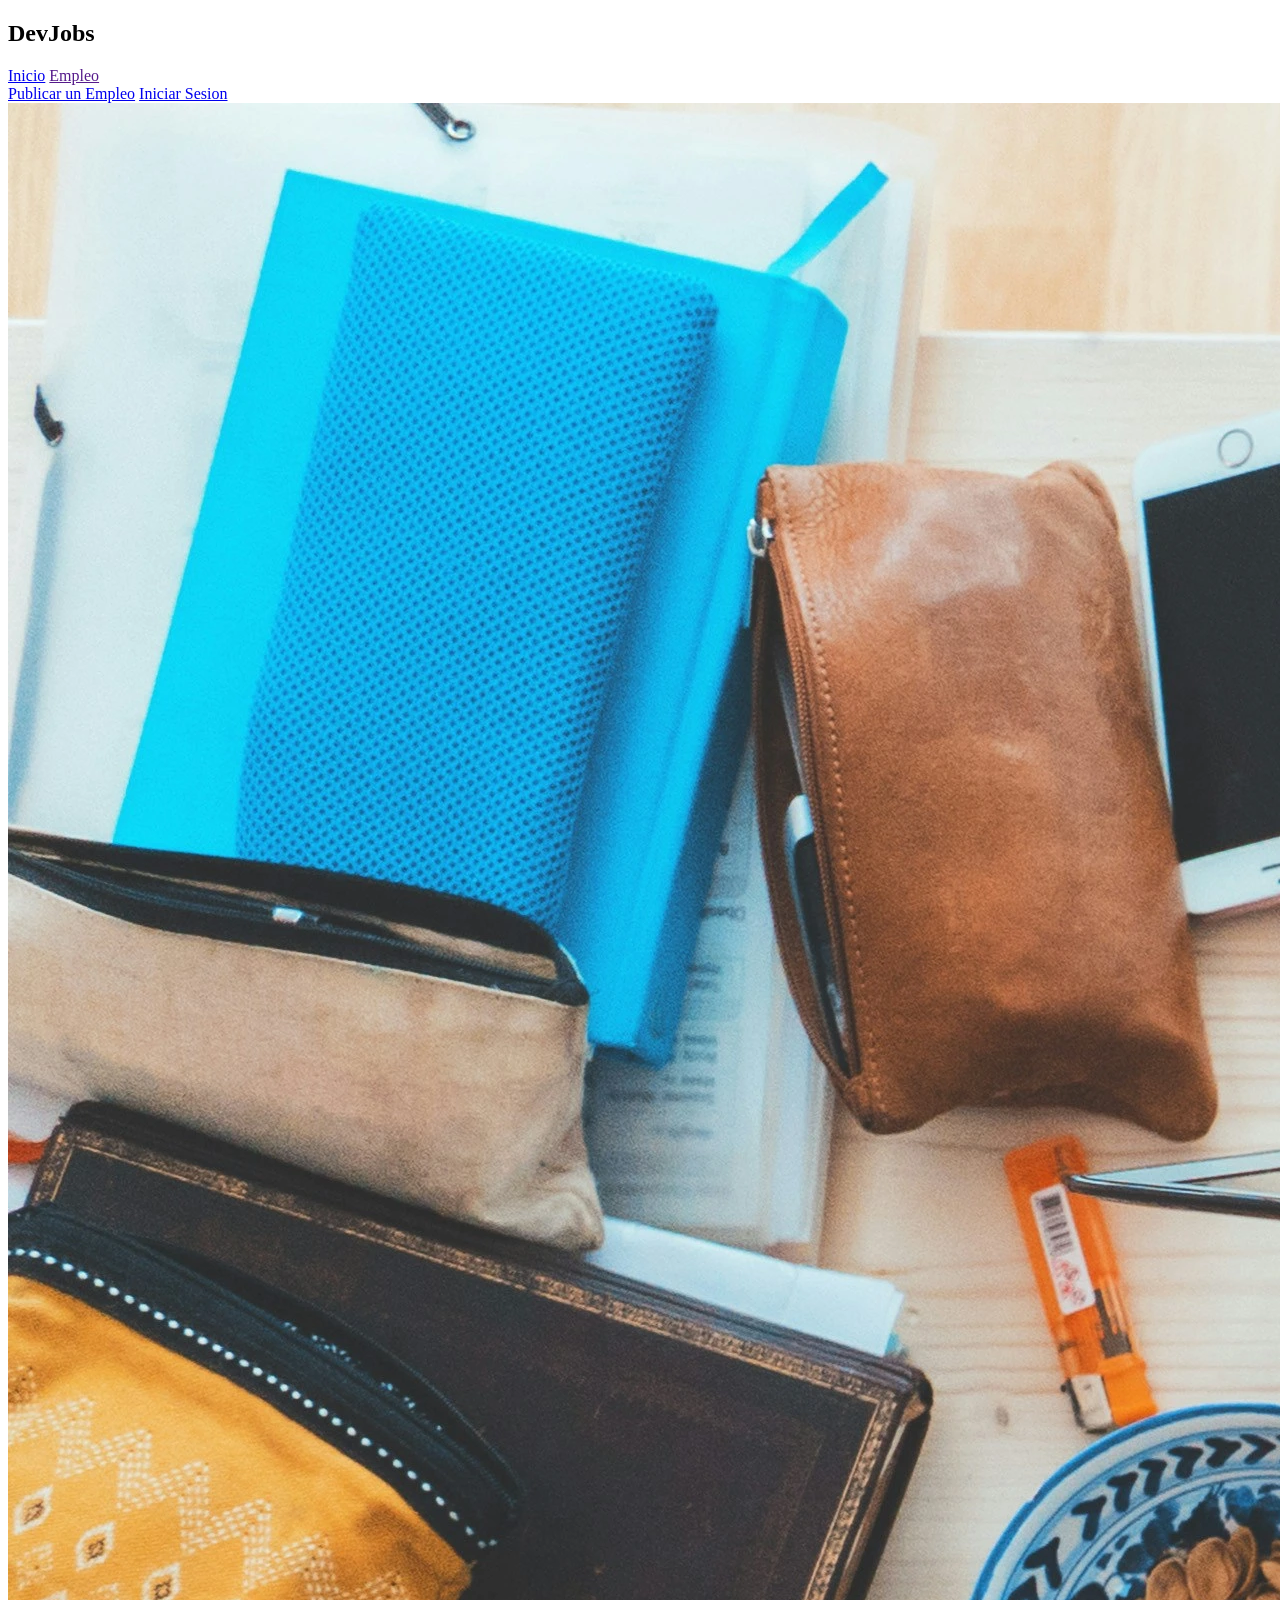
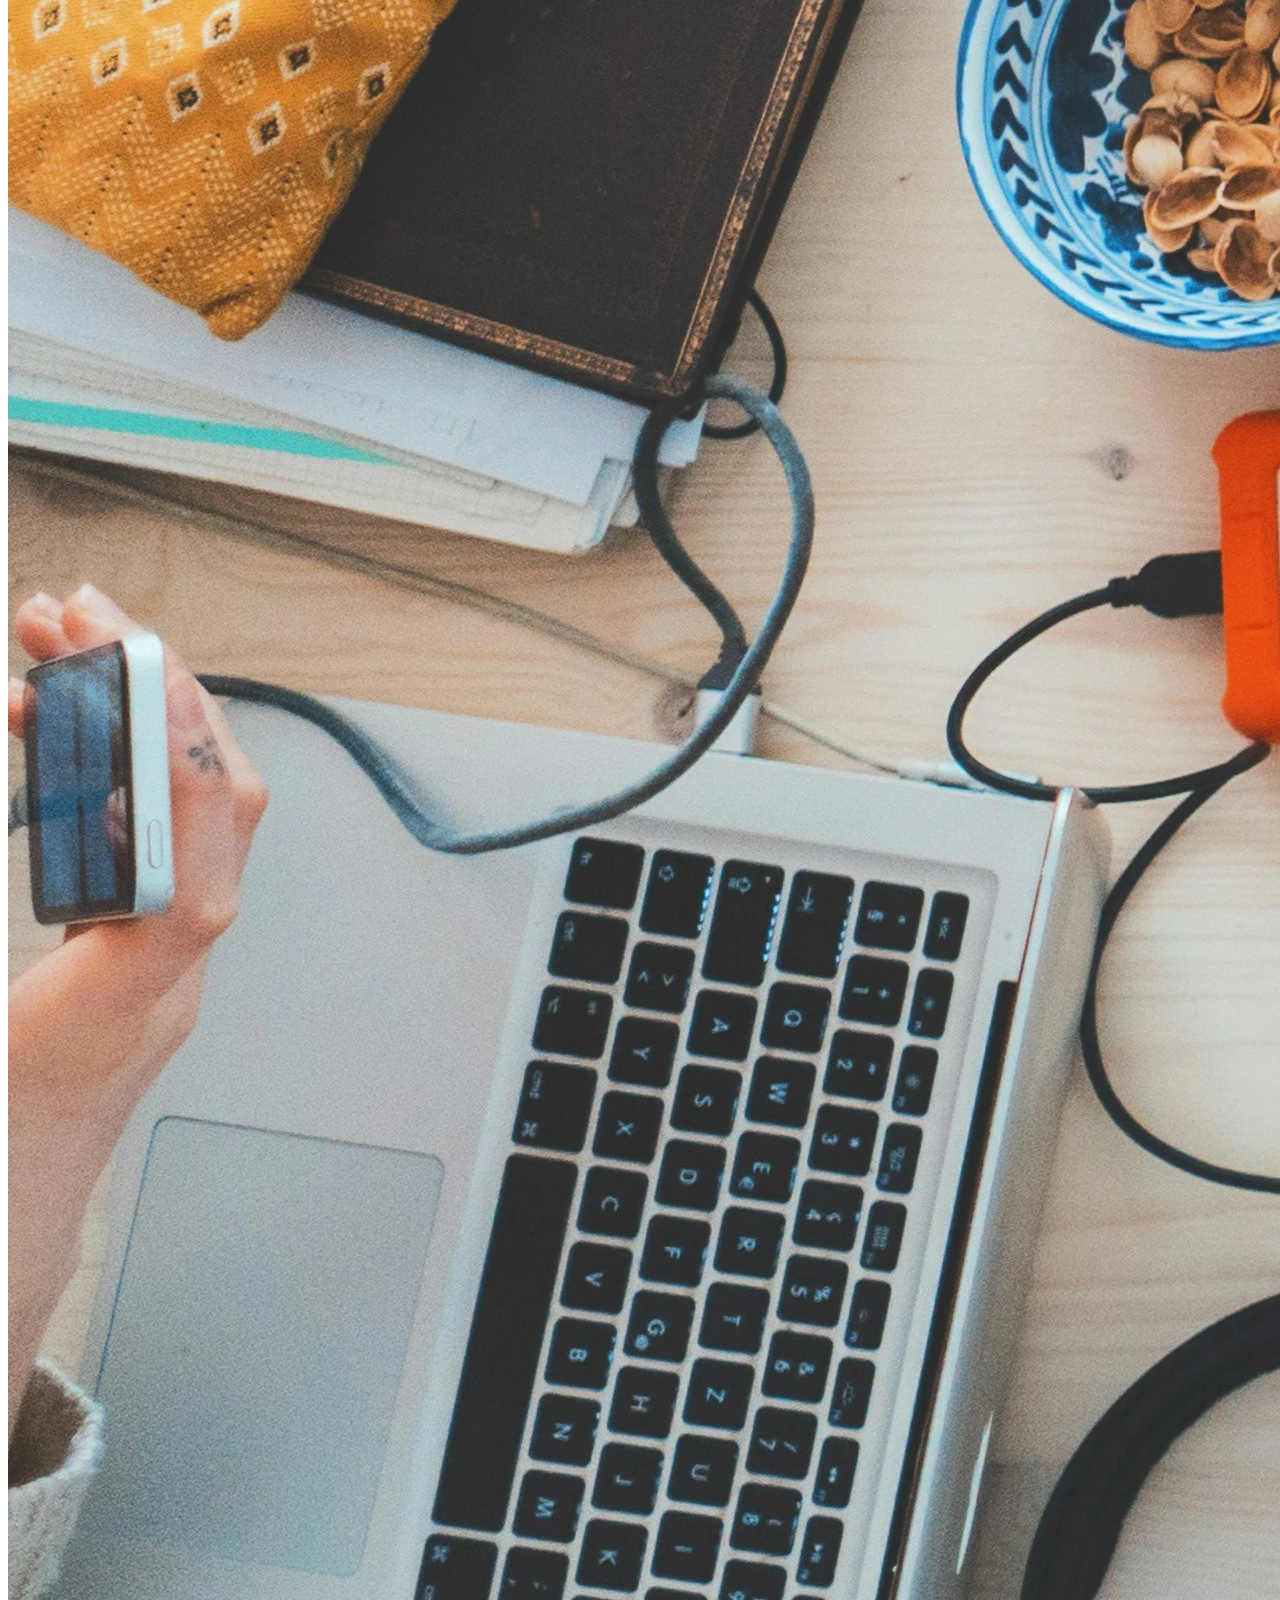
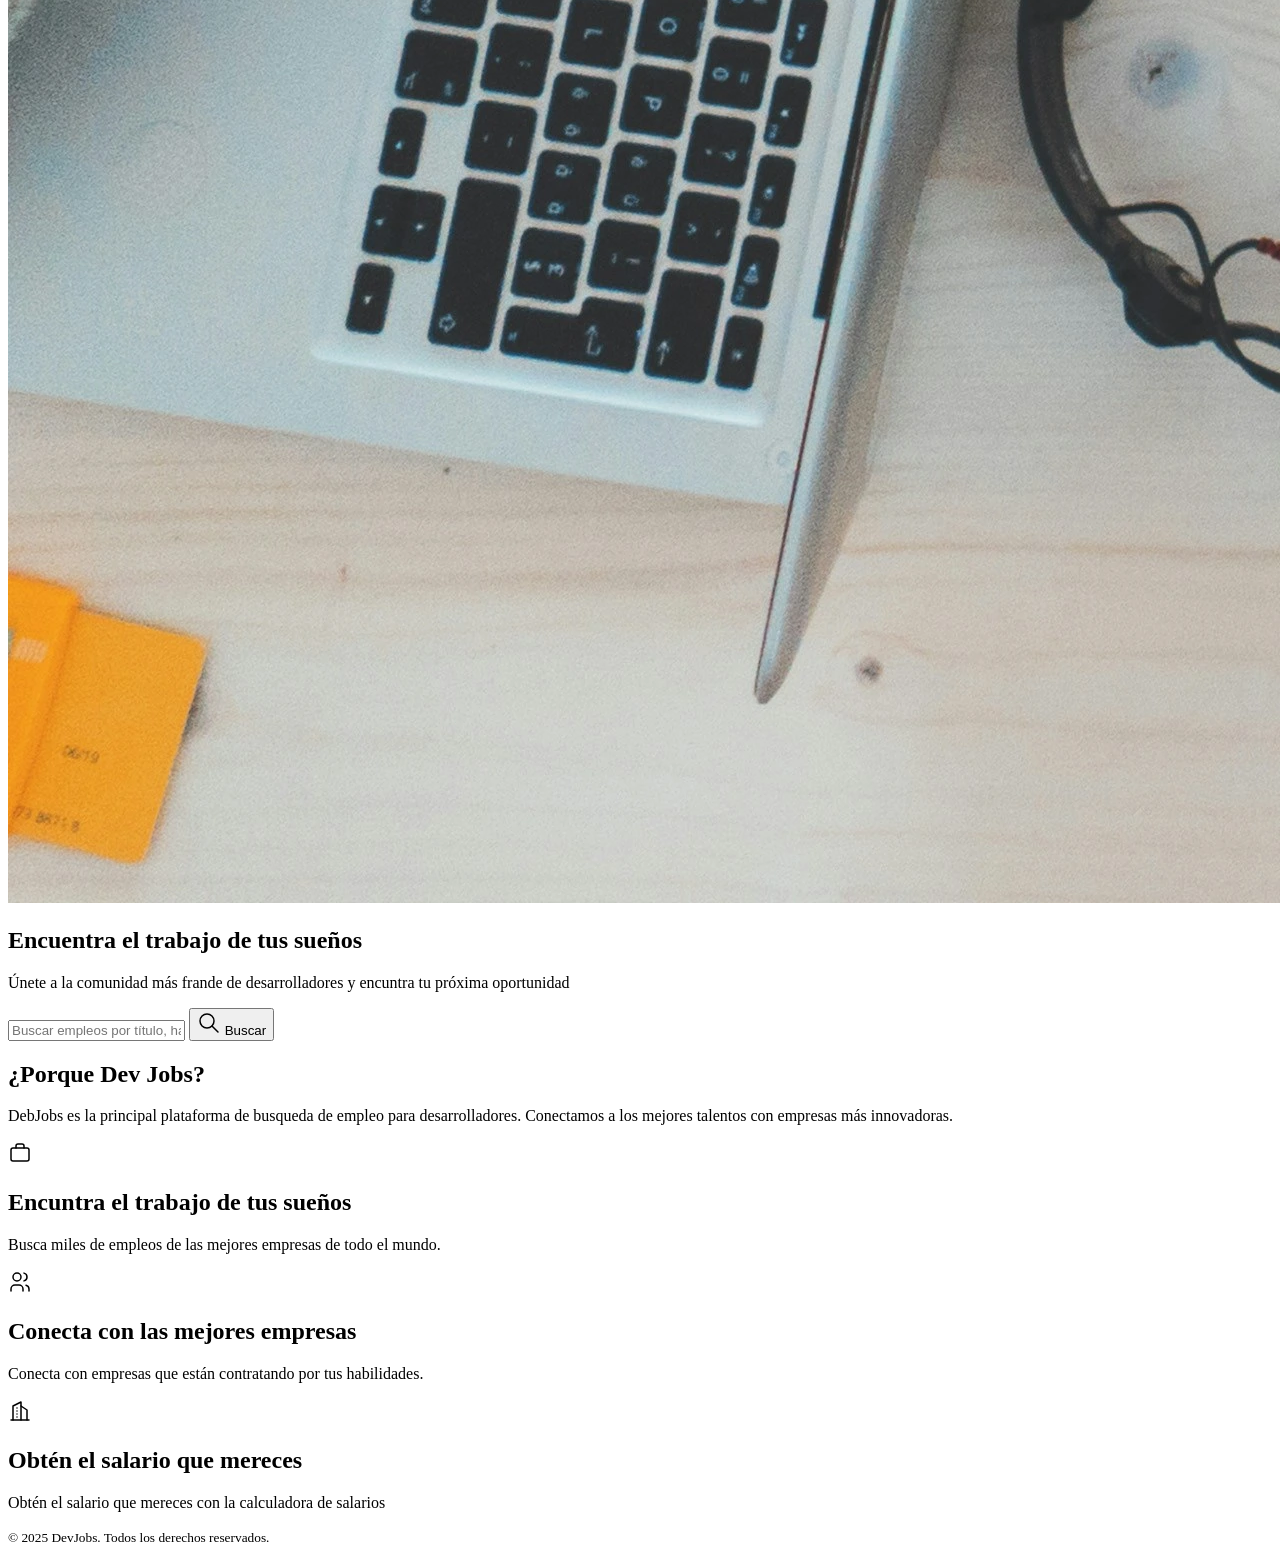
==== index.html @ 4f7e7455 "Html semantico" ====
<!DOCTYPE html>

<!DOCTYPE html>
<html lang="es">
<head>
    <meta charset="UTF-8">
    <meta name="viewport" content="width=device-width, initial-scale=1.0">
    <title>Bootcamp Midudev</title>
    <meta name="description" content="Bootcamp de Midu Dev para armar un portfolio mas completo">
</head>
<body>
    <header>
        <h2>DevJobs</h2>
        <nav>
            <a href="/">Inicio</a>
            <a href="">Empleo</a>
        </nav>
        <div>
            <a href="http://">Publicar un Empleo</a>
            <a href="http://">Iniciar Sesion</a>
        </div>
    </header>
    <main>
        <section>
            <img src="./images/banner.webp" alt="hero-image"/>
            <h1>Encuentra el trabajo de tus sueños</h1>
            <p>Únete a la comunidad más frande de desarrolladores y encuntra tu próxima oportunidad</p>
            <form role="search">
                <input type="text" placeholder="Buscar empleos por título, habilidad o empresa"></input>
            
                <button type="submit">
                     <svg xmlns="http://www.w3.org/2000/svg" width="24" height="24" viewBox="0 0 24 24" fill="none" stroke="currentColor" stroke-width="1.5" stroke-linecap="round" stroke-linejoin="round" class="icon icon-tabler icons-tabler-outline icon-tabler-search"><path stroke="none" d="M0 0h24v24H0z" fill="none"/><path d="M10 10m-7 0a7 7 0 1 0 14 0a7 7 0 1 0 -14 0" /><path d="M21 21l-6 -6" /></svg>
                Buscar</button>
            </form>

        </section>

        <section>
            <header><h2>¿Porque Dev Jobs?</h2></header>
            <p>DebJobs es la principal plataforma de busqueda de empleo para desarrolladores. Conectamos  a los mejores talentos con empresas más innovadoras.</p>
            <footer>
                <article>
                    <svg xmlns="http://www.w3.org/2000/svg" width="24" height="24" viewBox="0 0 24 24" fill="none" stroke="currentColor" stroke-width="1.5" stroke-linecap="round" stroke-linejoin="round" class="icon icon-tabler icons-tabler-outline icon-tabler-briefcase-2"><path stroke="none" d="M0 0h24v24H0z" fill="none"/><path d="M3 9a2 2 0 0 1 2 -2h14a2 2 0 0 1 2 2v9a2 2 0 0 1 -2 2h-14a2 2 0 0 1 -2 -2v-9z" /><path d="M8 7v-2a2 2 0 0 1 2 -2h4a2 2 0 0 1 2 2v2" /></svg>
                    <h2>Encuntra el trabajo de tus sueños</h2>
                    <p>Busca miles de empleos de las mejores empresas de todo el mundo.</p>
                </article>
                 <article>
                    <svg xmlns="http://www.w3.org/2000/svg" width="24" height="24" viewBox="0 0 24 24" fill="none" stroke="currentColor" stroke-width="1.5" stroke-linecap="round" stroke-linejoin="round" class="icon icon-tabler icons-tabler-outline icon-tabler-users"><path stroke="none" d="M0 0h24v24H0z" fill="none"/><path d="M9 7m-4 0a4 4 0 1 0 8 0a4 4 0 1 0 -8 0" /><path d="M3 21v-2a4 4 0 0 1 4 -4h4a4 4 0 0 1 4 4v2" /><path d="M16 3.13a4 4 0 0 1 0 7.75" /><path d="M21 21v-2a4 4 0 0 0 -3 -3.85" /></svg>
                    <h2>Conecta con las mejores empresas</h2>
                    <p>Conecta con empresas que están contratando por tus habilidades.</p>
                </article>
                <article>
                    <svg xmlns="http://www.w3.org/2000/svg" width="24" height="24" viewBox="0 0 24 24" fill="none" stroke="currentColor" stroke-width="1.5" stroke-linecap="round" stroke-linejoin="round" class="icon icon-tabler icons-tabler-outline icon-tabler-building-skyscraper"><path stroke="none" d="M0 0h24v24H0z" fill="none"/><path d="M3 21l18 0" /><path d="M5 21v-14l8 -4v18" /><path d="M19 21v-10l-6 -4" /><path d="M9 9l0 .01" /><path d="M9 12l0 .01" /><path d="M9 15l0 .01" /><path d="M9 18l0 .01" /></svg>
                    <h2>Obtén el salario que mereces</h2>
                    <p>Obtén el salario que mereces con la calculadora de salarios</p>
                </article>
            </footer>
        </section>
    </main>
    <footer>
        <small>&copy; 2025 DevJobs. Todos los derechos reservados.</small>
    </footer>
</body>
</html>
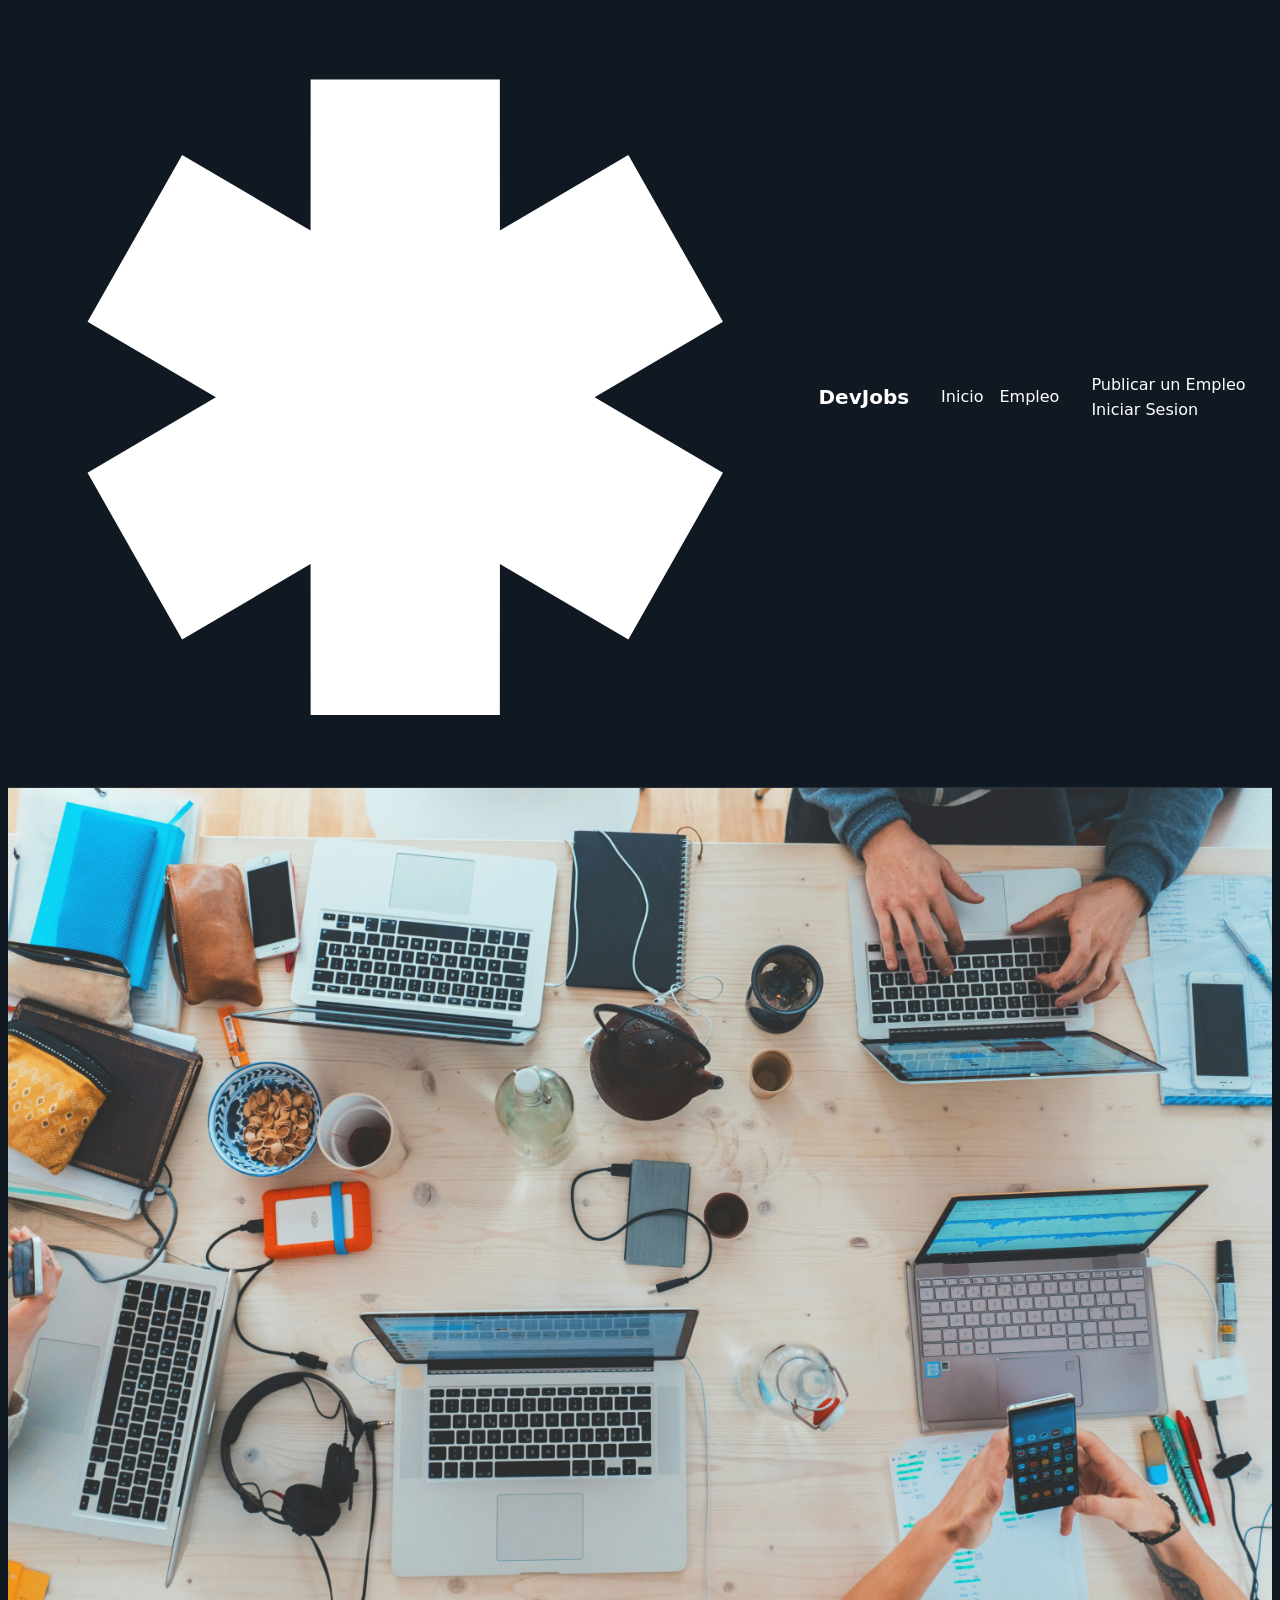
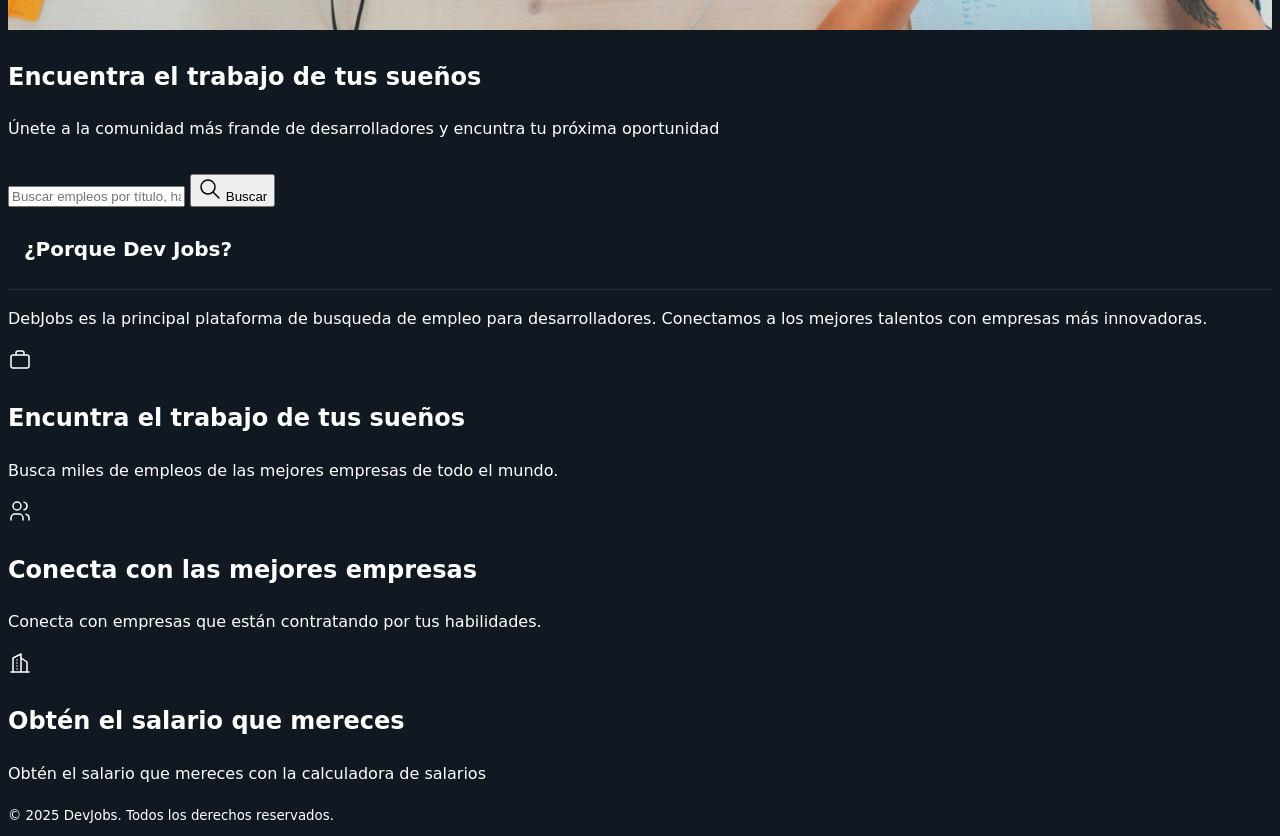
==== commit e824acd8: "parte1 -css/html" ====
--- a/index.html
+++ b/index.html
@@ -7,9 +7,17 @@
     <meta name="viewport" content="width=device-width, initial-scale=1.0">
     <title>Bootcamp Midudev</title>
     <meta name="description" content="Bootcamp de Midu Dev para armar un portfolio mas completo">
+    <meta name="robots" content="index, follow">
+    <meta name="theme-color" content="#000">
+    <link rel="icon" type="image/jpg" href="./images/faticon.jpg">
+    <link rel="stylesheet" href="./css/styles.css">
+    
 </head>
 <body>
     <header>
+        <svg class="h-6 w-6 text-primary" fill="none" viewBox="0 0 48 48" xmlns="http://www.w3.org/2000/svg">
+            <path clip-rule="evenodd" d="M12.0799 24L4 19.2479L9.95537 8.75216L18.04 13.4961L18.0446 4H29.9554L29.96 13.4961L38.0446 8.75216L44 19.2479L35.92 24L44 28.7521L38.0446 39.2479L29.96 34.5039L29.9554 44H18.0446L18.04 34.5039L9.95537 39.2479L4 28.7521L12.0799 24Z" fill="currentColor" fill-rule="evenodd"></path>
+        </svg>
         <h2>DevJobs</h2>
         <nav>
             <a href="/">Inicio</a>
@@ -22,7 +30,7 @@
     </header>
     <main>
         <section>
-            <img src="./images/banner.webp" alt="hero-image"/>
+            <img src="./images/banner.webp" alt="hero-image" class="hero-image" loading="lazy"/>
             <h1>Encuentra el trabajo de tus sueños</h1>
             <p>Únete a la comunidad más frande de desarrolladores y encuntra tu próxima oportunidad</p>
             <form role="search">
@@ -39,17 +47,17 @@
             <header><h2>¿Porque Dev Jobs?</h2></header>
             <p>DebJobs es la principal plataforma de busqueda de empleo para desarrolladores. Conectamos  a los mejores talentos con empresas más innovadoras.</p>
             <footer>
-                <article>
+                <article class="article">
                     <svg xmlns="http://www.w3.org/2000/svg" width="24" height="24" viewBox="0 0 24 24" fill="none" stroke="currentColor" stroke-width="1.5" stroke-linecap="round" stroke-linejoin="round" class="icon icon-tabler icons-tabler-outline icon-tabler-briefcase-2"><path stroke="none" d="M0 0h24v24H0z" fill="none"/><path d="M3 9a2 2 0 0 1 2 -2h14a2 2 0 0 1 2 2v9a2 2 0 0 1 -2 2h-14a2 2 0 0 1 -2 -2v-9z" /><path d="M8 7v-2a2 2 0 0 1 2 -2h4a2 2 0 0 1 2 2v2" /></svg>
                     <h2>Encuntra el trabajo de tus sueños</h2>
                     <p>Busca miles de empleos de las mejores empresas de todo el mundo.</p>
                 </article>
-                 <article>
+                 <article class="article">
                     <svg xmlns="http://www.w3.org/2000/svg" width="24" height="24" viewBox="0 0 24 24" fill="none" stroke="currentColor" stroke-width="1.5" stroke-linecap="round" stroke-linejoin="round" class="icon icon-tabler icons-tabler-outline icon-tabler-users"><path stroke="none" d="M0 0h24v24H0z" fill="none"/><path d="M9 7m-4 0a4 4 0 1 0 8 0a4 4 0 1 0 -8 0" /><path d="M3 21v-2a4 4 0 0 1 4 -4h4a4 4 0 0 1 4 4v2" /><path d="M16 3.13a4 4 0 0 1 0 7.75" /><path d="M21 21v-2a4 4 0 0 0 -3 -3.85" /></svg>
                     <h2>Conecta con las mejores empresas</h2>
                     <p>Conecta con empresas que están contratando por tus habilidades.</p>
                 </article>
-                <article>
+                <article class="article">
                     <svg xmlns="http://www.w3.org/2000/svg" width="24" height="24" viewBox="0 0 24 24" fill="none" stroke="currentColor" stroke-width="1.5" stroke-linecap="round" stroke-linejoin="round" class="icon icon-tabler icons-tabler-outline icon-tabler-building-skyscraper"><path stroke="none" d="M0 0h24v24H0z" fill="none"/><path d="M3 21l18 0" /><path d="M5 21v-14l8 -4v18" /><path d="M19 21v-10l-6 -4" /><path d="M9 9l0 .01" /><path d="M9 12l0 .01" /><path d="M9 15l0 .01" /><path d="M9 18l0 .01" /></svg>
                     <h2>Obtén el salario que mereces</h2>
                     <p>Obtén el salario que mereces con la calculadora de salarios</p>
--- a/css/styles.css
+++ b/css/styles.css
@@ -0,0 +1,66 @@
+:root{
+    
+    --primary: #1173d4;
+    --primary-dark: #0a3d66;
+    --primary-hover: #0d5ba8;
+    --primary-light: #09f;
+    --background: #fff;
+    --background-light: #f6f7f8;
+    --background-dark: #101922;
+    --text-primary: #fff;
+    --text-secondary: #cdb5e1;
+    --text-muted: #94a3b8;
+    --border: rgba(255,255,255,0.1);
+    --card-bg: #1e293b;
+    --shadow: rgba(0,0,0,0.3);
+    --input-bg: #1e293b;
+    --hsla-example: hsla(210,100%,56%,1);
+
+}
+
+body {
+    font-family: system-ui;
+    background-color: var(--background-dark);
+    color: var(--text-primary);
+    min-height: 100vh;
+    display: flex;
+    flex-direction: column;
+    line-height: 1.6;
+}
+
+a {
+    color: var(--text-primary);
+    text-decoration: none;
+}
+
+h1 + p {
+    text-wrap: balance;
+    margin-bottom: 2rem;
+}
+
+header {
+    border-bottom: 1px solid var(--border);
+    background-color: var(--background-dark);
+    padding: .5rem 1rem;
+    display: flex;
+    align-items: center;
+    justify-content: space-between;
+    gap: 2rem;
+
+    h2 {
+        font-size: 1.25rem;
+        font-weight: 700;
+        color: var(--text-primary);
+    }
+    nav {
+        display: flex;
+        align-items: center;
+        gap: 1rem;
+    }
+}
+
+
+.hero-image {
+    width: 100%;
+    aspect-ratio: 6000/4000;
+}
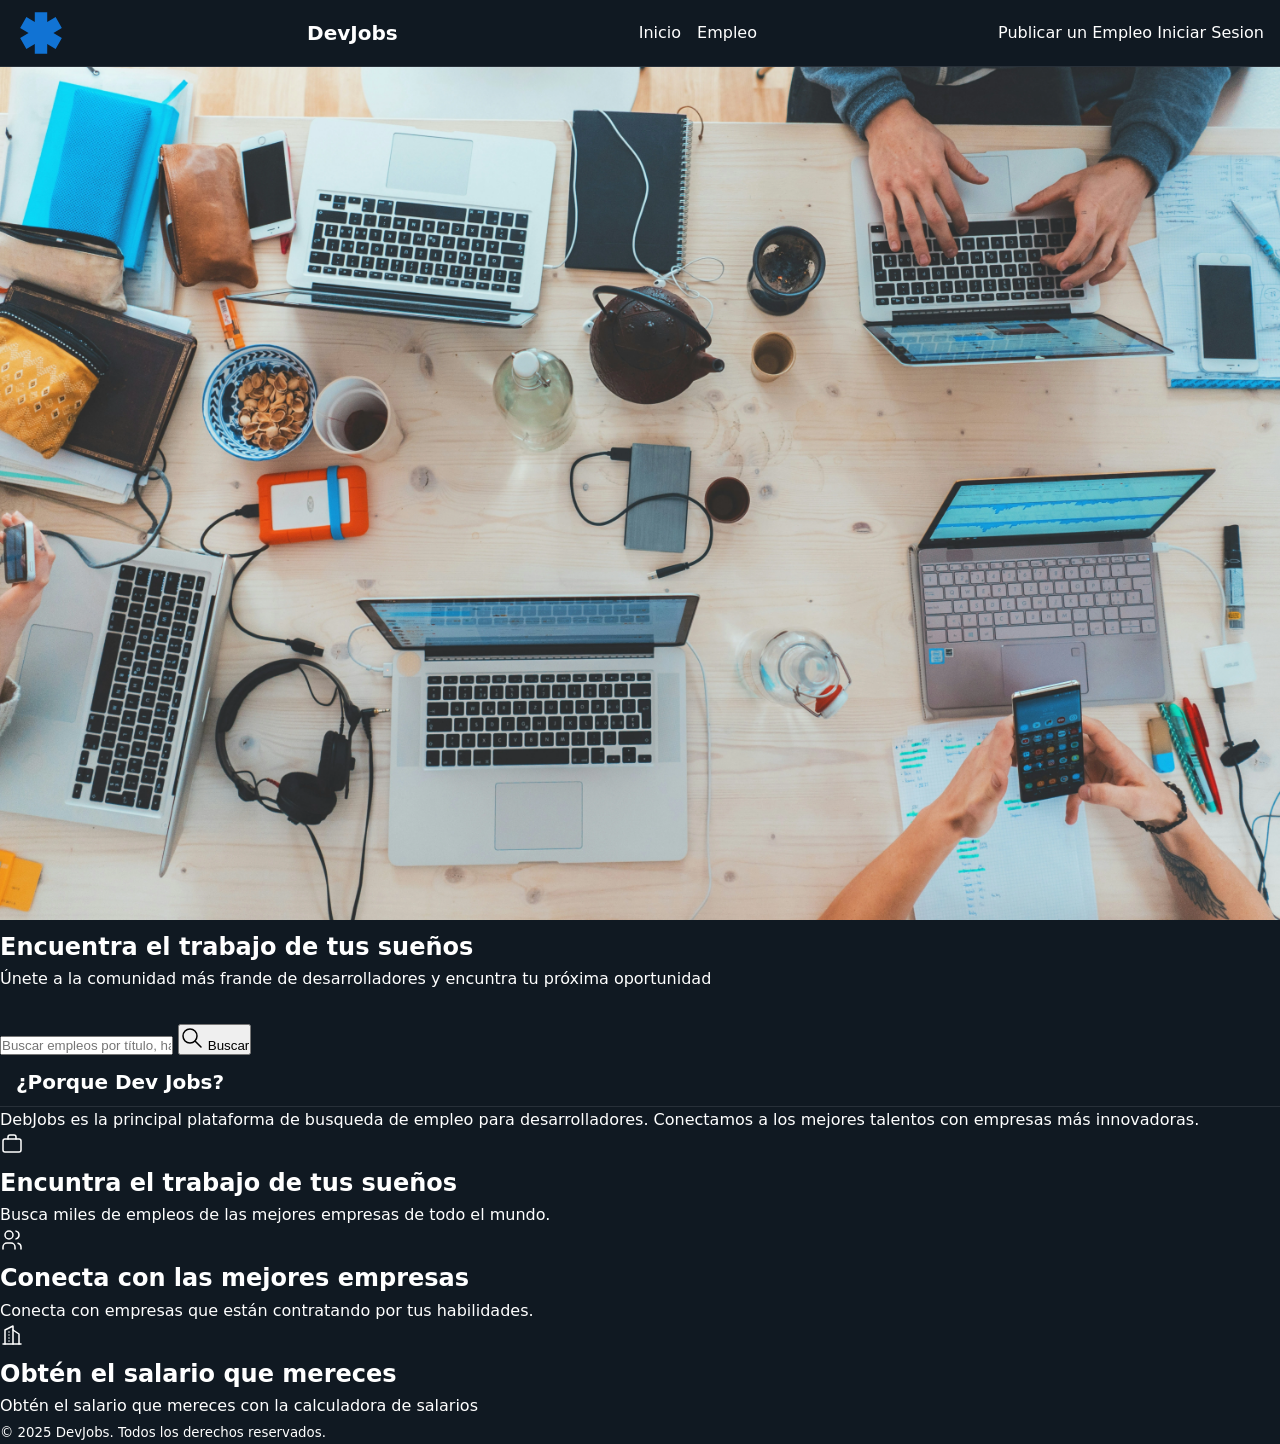
==== commit 3d4427e0: "Ajustes en css" ====
--- a/index.html
+++ b/index.html
@@ -16,7 +16,7 @@
 <body>
     <header>
         <svg class="h-6 w-6 text-primary" fill="none" viewBox="0 0 48 48" xmlns="http://www.w3.org/2000/svg">
-            <path clip-rule="evenodd" d="M12.0799 24L4 19.2479L9.95537 8.75216L18.04 13.4961L18.0446 4H29.9554L29.96 13.4961L38.0446 8.75216L44 19.2479L35.92 24L44 28.7521L38.0446 39.2479L29.96 34.5039L29.9554 44H18.0446L18.04 34.5039L9.95537 39.2479L4 28.7521L12.0799 24Z" fill="currentColor" fill-rule="evenodd"></path>
+            <path clip-rule="evenodd" d="M12.0799 24L4 19.2479L9.95537 8.75216L18.04 13.4961L18.0446 4H29.9554L29.96 13.4961L38.0446 8.75216L44 19.2479L35.92 24L44 28.7521L38.0446 39.2479L29.96 34.5039L29.9554 44H18.0446L18.04 34.5039L9.95537 39.2479L4 28.7521L12.0799 24Z" fill="#1173d4" fill-rule="evenodd"></path>
         </svg>
         <h2>DevJobs</h2>
         <nav>
--- a/css/styles.css
+++ b/css/styles.css
@@ -1,5 +1,4 @@
 :root{
-    
     --primary: #1173d4;
     --primary-dark: #0a3d66;
     --primary-hover: #0d5ba8;
@@ -16,6 +15,12 @@
     --input-bg: #1e293b;
     --hsla-example: hsla(210,100%,56%,1);
 
+}
+
+* {
+    box-sizing: border-box;
+    margin: 0;
+    padding: 0;
 }
 
 body {
@@ -47,6 +52,10 @@
     justify-content: space-between;
     gap: 2rem;
 
+    svg {
+        width: 50px;
+    }
+
     h2 {
         font-size: 1.25rem;
         font-weight: 700;
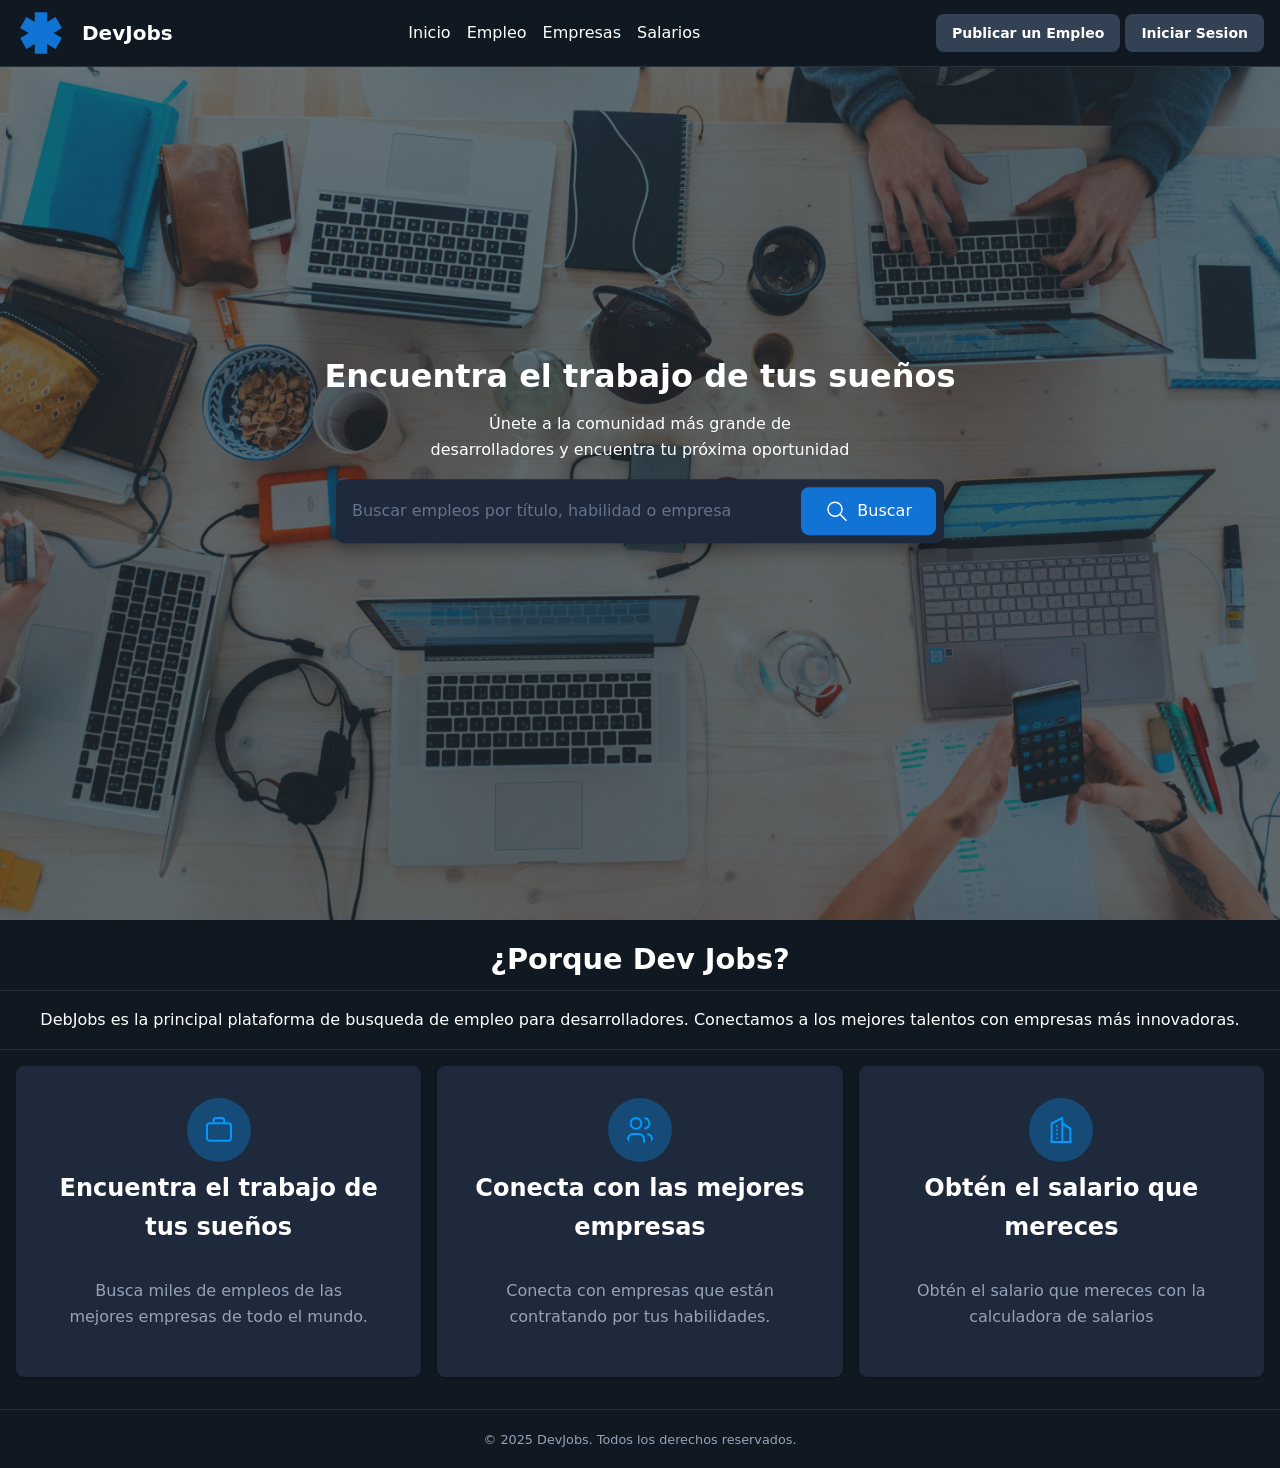
==== commit 86860d65: "cambios html y css" ====
--- a/index.html
+++ b/index.html
@@ -15,15 +15,19 @@
 </head>
 <body>
     <header>
-        <svg class="h-6 w-6 text-primary" fill="none" viewBox="0 0 48 48" xmlns="http://www.w3.org/2000/svg">
-            <path clip-rule="evenodd" d="M12.0799 24L4 19.2479L9.95537 8.75216L18.04 13.4961L18.0446 4H29.9554L29.96 13.4961L38.0446 8.75216L44 19.2479L35.92 24L44 28.7521L38.0446 39.2479L29.96 34.5039L29.9554 44H18.0446L18.04 34.5039L9.95537 39.2479L4 28.7521L12.0799 24Z" fill="#1173d4" fill-rule="evenodd"></path>
-        </svg>
-        <h2>DevJobs</h2>
+        <div class="header-logo">
+            <svg class="h-6 w-6 text-primary" fill="none" viewBox="0 0 48 48" xmlns="http://www.w3.org/2000/svg">
+                <path clip-rule="evenodd" d="M12.0799 24L4 19.2479L9.95537 8.75216L18.04 13.4961L18.0446 4H29.9554L29.96 13.4961L38.0446 8.75216L44 19.2479L35.92 24L44 28.7521L38.0446 39.2479L29.96 34.5039L29.9554 44H18.0446L18.04 34.5039L9.95537 39.2479L4 28.7521L12.0799 24Z" fill="#1173d4" fill-rule="evenodd"></path>
+            </svg>
+            <h2>DevJobs</h2>
+        </div>
         <nav>
             <a href="/">Inicio</a>
             <a href="">Empleo</a>
+            <a href="">Empresas</a>
+            <a href="">Salarios</a>
         </nav>
-        <div>
+        <div class="header-buttons">
             <a href="http://">Publicar un Empleo</a>
             <a href="http://">Iniciar Sesion</a>
         </div>
@@ -31,16 +35,18 @@
     <main>
         <section>
             <img src="./images/banner.webp" alt="hero-image" class="hero-image" loading="lazy"/>
-            <h1>Encuentra el trabajo de tus sueños</h1>
-            <p>Únete a la comunidad más frande de desarrolladores y encuntra tu próxima oportunidad</p>
-            <form role="search">
-                <input type="text" placeholder="Buscar empleos por título, habilidad o empresa"></input>
-            
-                <button type="submit">
-                     <svg xmlns="http://www.w3.org/2000/svg" width="24" height="24" viewBox="0 0 24 24" fill="none" stroke="currentColor" stroke-width="1.5" stroke-linecap="round" stroke-linejoin="round" class="icon icon-tabler icons-tabler-outline icon-tabler-search"><path stroke="none" d="M0 0h24v24H0z" fill="none"/><path d="M10 10m-7 0a7 7 0 1 0 14 0a7 7 0 1 0 -14 0" /><path d="M21 21l-6 -6" /></svg>
-                Buscar</button>
-            </form>
-
+            <div class="image-info">
+                <h1>Encuentra el trabajo de tus sueños</h1>
+                <p>Únete a la comunidad más grande de desarrolladores y encuentra tu próxima oportunidad</p>
+                <form role="search">
+                    <div>
+                        <input type="text" placeholder="Buscar empleos por título, habilidad o empresa"></input>
+                        <button type="submit">
+                            <svg xmlns="http://www.w3.org/2000/svg" width="24" height="24" viewBox="0 0 24 24" fill="none" stroke="currentColor" stroke-width="1.5" stroke-linecap="round" stroke-linejoin="round" class="icon icon-tabler icons-tabler-outline icon-tabler-search"><path stroke="none" d="M0 0h24v24H0z" fill="none"/><path d="M10 10m-7 0a7 7 0 1 0 14 0a7 7 0 1 0 -14 0" /><path d="M21 21l-6 -6" /></svg>
+                        Buscar</button>
+                    </div>
+                </form>
+            </div>
         </section>
 
         <section>
@@ -49,7 +55,7 @@
             <footer>
                 <article class="article">
                     <svg xmlns="http://www.w3.org/2000/svg" width="24" height="24" viewBox="0 0 24 24" fill="none" stroke="currentColor" stroke-width="1.5" stroke-linecap="round" stroke-linejoin="round" class="icon icon-tabler icons-tabler-outline icon-tabler-briefcase-2"><path stroke="none" d="M0 0h24v24H0z" fill="none"/><path d="M3 9a2 2 0 0 1 2 -2h14a2 2 0 0 1 2 2v9a2 2 0 0 1 -2 2h-14a2 2 0 0 1 -2 -2v-9z" /><path d="M8 7v-2a2 2 0 0 1 2 -2h4a2 2 0 0 1 2 2v2" /></svg>
-                    <h2>Encuntra el trabajo de tus sueños</h2>
+                    <h2>Encuentra el trabajo de tus sueños</h2>
                     <p>Busca miles de empleos de las mejores empresas de todo el mundo.</p>
                 </article>
                  <article class="article">
--- a/css/styles.css
+++ b/css/styles.css
@@ -1,4 +1,4 @@
-:root{
+:root {
     --primary: #1173d4;
     --primary-dark: #0a3d66;
     --primary-hover: #0d5ba8;
@@ -9,11 +9,12 @@
     --text-primary: #fff;
     --text-secondary: #cdb5e1;
     --text-muted: #94a3b8;
-    --border: rgba(255,255,255,0.1);
+    --border: rgba(255, 255, 255, 0.1);
     --card-bg: #1e293b;
-    --shadow: rgba(0,0,0,0.3);
+    --shadow: rgba(0, 0, 0, 0.3);
     --input-bg: #1e293b;
-    --hsla-example: hsla(210,100%,56%,1);
+    --hsla-example: hsla(210, 100%, 56%, 1);
+    --icon-color: rgba(0,153,255,0.3)
 
 }
 
@@ -38,7 +39,25 @@
     text-decoration: none;
 }
 
-h1 + p {
+/* Títulos principales */
+h1 {
+    font-size: 1.5rem;
+    line-height: 1.2;
+    text-wrap: balance;
+    display: flex;
+    justify-content: center;
+    align-items: center;
+    gap: 0.5rem;
+
+    svg {
+        width: 2rem;
+        height: 2rem;
+        color: var(--primary-light);
+    }
+}
+
+
+h1+p {
     text-wrap: balance;
     margin-bottom: 2rem;
 }
@@ -61,15 +80,238 @@
         font-weight: 700;
         color: var(--text-primary);
     }
-    nav {
-        display: flex;
-        align-items: center;
-        gap: 1rem;
-    }
+
+}
+
+.header-logo {
+    display: flex;
+    align-items: center;
+    gap: 1rem;
+}
+
+/* Botones del Header */
+header div a {
+    padding: 0.5rem 1rem;
+    border-radius: 0.5rem;
+    background-color: #334155;
+    color: var(--text-primary);
+    display: inline-block;
+    font-size: 0.875rem;
+    font-weight: 700;
+    text-decoration: none;
+    justify-content: flex-end;
+}
+
+
+nav {
+    display: flex;
+    align-items: center;
+    gap: 1rem;
+
+    a {
+        text-decoration: none;
+        color: var(--text-primary);
+        font-weight: 500;
+        transition: color .3s ease;
+
+        &:hover,
+        &:focus {
+            color: var(--primary);
+            outline: none;
+        }
+
+    }
+}
+
+@font-face {
+    font-family: 'Inter Variable';
+    font-style: normal;
+    font-display: swap;
+    font-weight: 100 900;
+    src: url(https://cdn.jsdelivr.net/fontsource/fonts/inter:vf@latest/latin-wght-normal.woff2) format('woff2-variations');
+    unicode-range: U+0000-00FF, U+0131, U+0152-0153, U+02BB-02BC, U+02C6, U+02DA, U+02DC, U+0304, U+0308, U+0329, U+2000-206F, U+20AC, U+2122, U+2191, U+2193, U+2212, U+2215, U+FEFF, U+FFFD;
 }
 
 
 .hero-image {
     width: 100%;
     aspect-ratio: 6000/4000;
+}
+
+/* Formulario de Búsqueda */
+form {
+    max-width: 42rem;
+    width: 100%;
+    margin: 0 auto;
+    padding-inline: 1rem;
+}
+
+form>div {
+    display: flex;
+    align-items: center;
+    background-color: var(--input-bg);
+    border-radius: 0.5rem;
+    box-shadow: 0 10px 15px -3px var(--shadow);
+    padding: 0.5rem;
+    gap: 0.5rem;
+}
+
+form span {
+    padding-left: 0.75rem;
+    color: var(--text-muted);
+    display: flex;
+    align-items: center;
+    flex-shrink: 0;
+}
+
+form input[type="text"] {
+    flex: 1;
+    background: transparent;
+    outline: none;
+    color: var(--text-primary);
+    padding: 0.75rem 0.5rem;
+    font-size: 1rem;
+    font-family: inherit;
+    border: none;
+
+}
+
+form input[type="text"]::placeholder {
+    color: #64748b;
+}
+
+button {
+    padding: 0.75rem 1.5rem;
+    border-radius: 0.5rem;
+    background-color: var(--primary);
+    color: white;
+    font-weight: 400;
+    border: none;
+    cursor: pointer;
+    transition: all 0.2s;
+    font-family: inherit;
+    font-size: 1rem;
+    white-space: nowrap;
+    display: flex;
+    justify-content: center;
+    align-items: center;
+    gap: 0.5rem;
+
+    &:hover,
+    /* pseudo-clase que significa que el ratón está encima */
+    &:focus {
+        /* pseudo-clase que significa que el elemento tiene el foco */
+        background-color: var(--primary-hover);
+        outline: 2px solid white;
+        outline-offset: 2px;
+    }
+
+    &:active {
+        transform: scale(0.90)
+    }
+
+    &:disabled {
+        opacity: .5;
+        pointer-events: none;
+    }
+}
+
+/* Main Section */
+
+main {
+    section:nth-child(1) {
+        .hero-image {
+            position: relative;
+            opacity: .4;
+        }
+
+        .image-info {
+            position: absolute;
+            top: 50%;
+            left: 50%;
+            transform: translate(-50%, -50%);
+            text-align: center;
+
+            h1 {
+                font-size: 2rem;
+                margin-bottom: 0;
+            }
+
+            p {
+                margin-top: 1rem;
+                margin-bottom: 1rem;
+            }
+        }
+    }
+
+    section:nth-child(2) {
+        text-align: center;
+
+        header {
+            text-align: center;
+            display: flex;
+            align-items: center;
+            justify-content: center;
+
+            h2 {
+                text-align: center;
+                font-size: 1.8rem;
+                margin-bottom: 0;
+                text-align: center;
+            }
+
+        }
+
+        p {
+            padding: 1rem;
+        }
+    }
+}
+
+/* Features */
+
+main > section:nth-child(2) footer {
+    display: grid;
+    grid-template-columns: repeat(auto-fit, minmax(250px, 1fr));
+    gap: 1rem;
+}
+
+
+
+
+article {
+    background-color: var(--card-bg);
+    padding: 2rem;
+    border-radius: .5rem;
+    margin-bottom: 1rem;
+    box-shadow: 0 1px 3px 0 var(--shadow);
+    svg {
+        width: 4rem;
+        height: 4rem;
+        color: var(--primary-light);
+        border-radius: 100%;
+        background-color: var(--icon-color);
+        padding: 1rem;
+    }
+
+    p {
+        margin-top: 1rem;
+        color: var(--text-muted);
+    }
+
+    h3 {
+        font-weight: 600;
+    }
+}
+
+footer {
+    background-color: var(--background-dark);
+    border-top: 1px solid var(--border);
+    padding: 1rem;
+    text-align: center;
+
+    small {
+        color: var(--text-muted);
+        font-size: .8rem;
+    }
 }
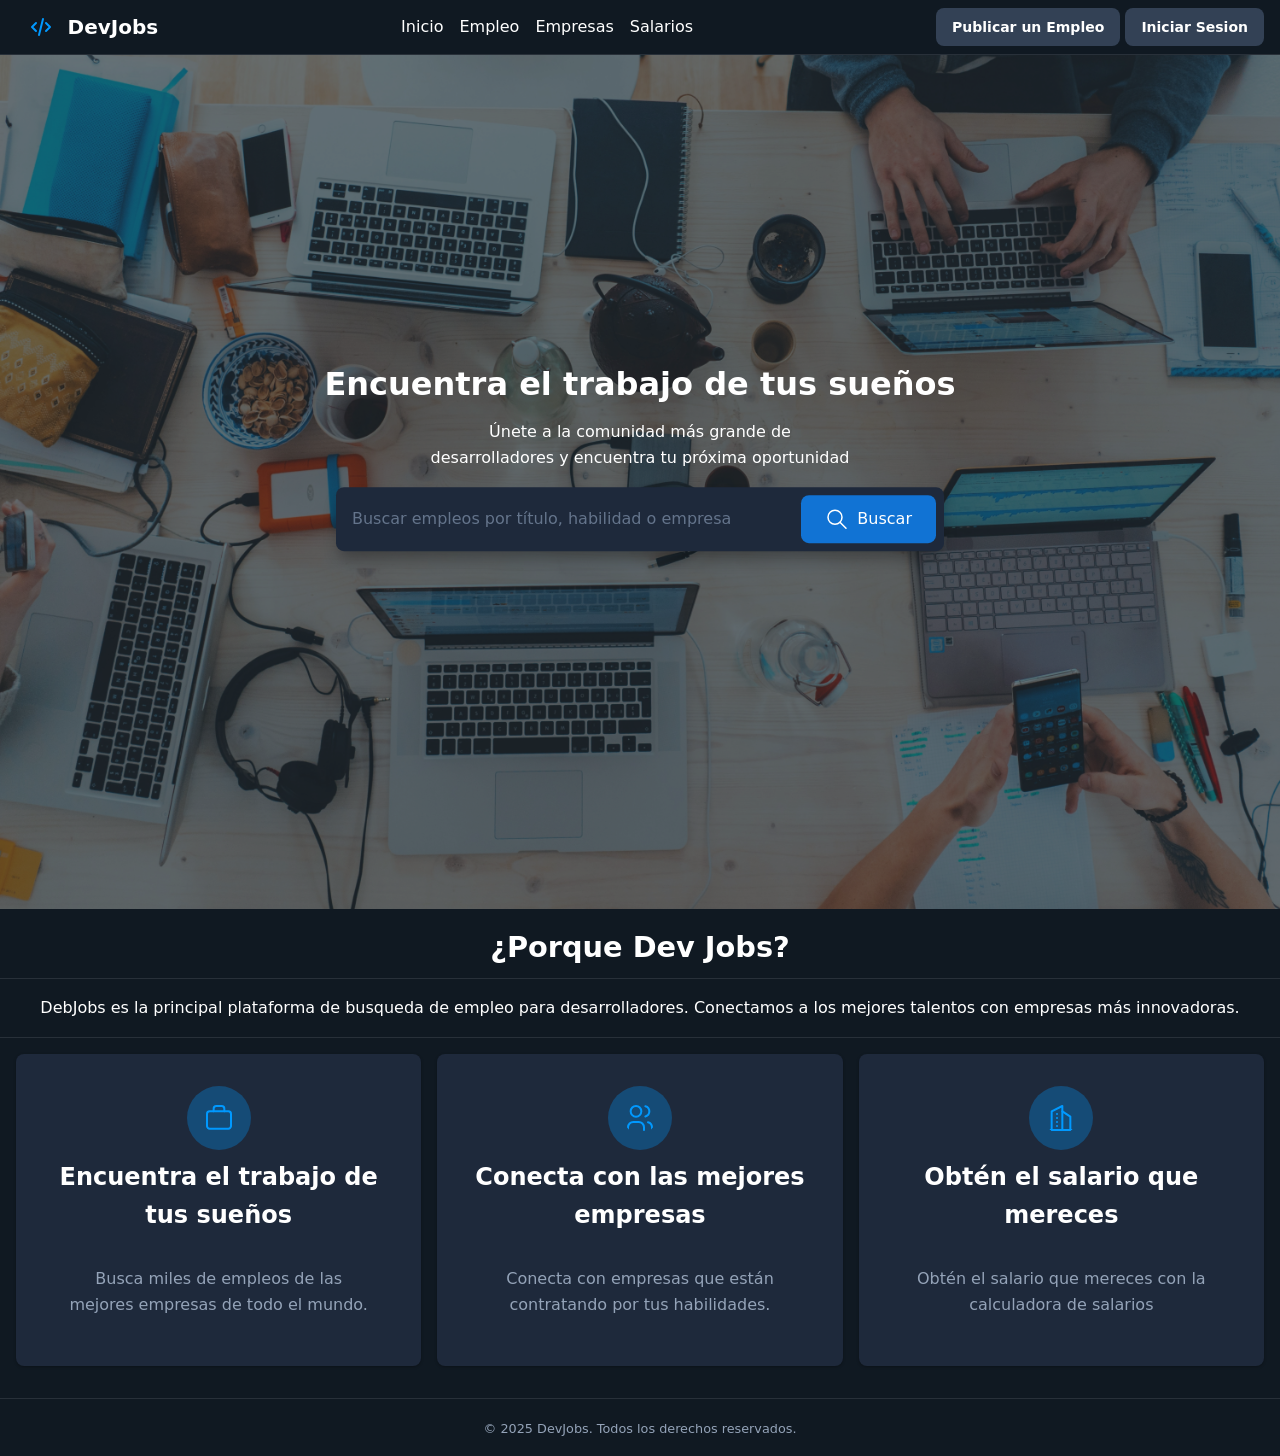
==== commit 2f8cabc5: "Estilos Grenerales en woking Page" ====
--- a/index.html
+++ b/index.html
@@ -16,16 +16,14 @@
 <body>
     <header>
         <div class="header-logo">
-            <svg class="h-6 w-6 text-primary" fill="none" viewBox="0 0 48 48" xmlns="http://www.w3.org/2000/svg">
-                <path clip-rule="evenodd" d="M12.0799 24L4 19.2479L9.95537 8.75216L18.04 13.4961L18.0446 4H29.9554L29.96 13.4961L38.0446 8.75216L44 19.2479L35.92 24L44 28.7521L38.0446 39.2479L29.96 34.5039L29.9554 44H18.0446L18.04 34.5039L9.95537 39.2479L4 28.7521L12.0799 24Z" fill="#1173d4" fill-rule="evenodd"></path>
-            </svg>
+            <svg xmlns="http://www.w3.org/2000/svg" width="24" height="24" viewBox="0 0 24 24" fill="none" stroke="currentColor" stroke-width="2" stroke-linecap="round" stroke-linejoin="round" class="icon icon-tabler icons-tabler-outline icon-tabler-code"><path stroke="none" d="M0 0h24v24H0z" fill="none"/><path d="M7 8l-4 4l4 4" /><path d="M17 8l4 4l-4 4" /><path d="M14 4l-4 16" /></svg>
             <h2>DevJobs</h2>
         </div>
         <nav>
-            <a href="/">Inicio</a>
-            <a href="">Empleo</a>
-            <a href="">Empresas</a>
-            <a href="">Salarios</a>
+            <a href="/" target="_blank" class="active">Inicio</a>
+            <a href="working.html" target="_blank">Empleo</a>
+            <a href="" target="_blank">Empresas</a>
+            <a href="" target="_blank">Salarios</a>
         </nav>
         <div class="header-buttons">
             <a href="http://">Publicar un Empleo</a>
--- a/css/styles.css
+++ b/css/styles.css
@@ -48,6 +48,7 @@
     justify-content: center;
     align-items: center;
     gap: 0.5rem;
+    padding-top: 1rem;
 
     svg {
         width: 2rem;
@@ -60,6 +61,7 @@
 h1+p {
     text-wrap: balance;
     margin-bottom: 2rem;
+    text-align: center;
 }
 
 header {
@@ -73,6 +75,7 @@
 
     svg {
         width: 50px;
+        color: var(--primary-light);
     }
 
     h2 {
@@ -86,7 +89,7 @@
 .header-logo {
     display: flex;
     align-items: center;
-    gap: 1rem;
+    gap: .1rem;
 }
 
 /* Botones del Header */
@@ -198,16 +201,14 @@
     gap: 0.5rem;
 
     &:hover,
-    /* pseudo-clase que significa que el ratón está encima */
     &:focus {
-        /* pseudo-clase que significa que el elemento tiene el foco */
         background-color: var(--primary-hover);
         outline: 2px solid white;
         outline-offset: 2px;
     }
 
     &:active {
-        transform: scale(0.90)
+        transform: scale(0.80)
     }
 
     &:disabled {
@@ -242,6 +243,9 @@
                 margin-bottom: 1rem;
             }
         }
+
+       
+
     }
 
     section:nth-child(2) {
@@ -267,6 +271,110 @@
         }
     }
 }
+
+/* Jobs */
+
+ .jobs-container {
+        .info-section {
+                display: flex;
+                flex-direction: column;
+                justify-content: center;
+                align-items: center;
+                h1 {
+                    font-size: 2rem;
+                }
+                p {
+                    margin: 1rem 0;
+                    color: var(--text-muted);
+                }
+
+                .options-search {
+                    display: flex;
+                    flex-wrap: wrap;
+                    gap: 1rem;
+                    justify-content: center;
+                    text-align: center;
+                    margin-top: 1rem;
+                }
+
+                input {
+                    background-color: var(--input-bg);
+                }
+
+                .options {
+                    display: flex;
+                    flex-wrap: wrap;
+                    gap: 1rem;
+                }
+        }
+
+        .jobs-results {
+            padding: 0 1rem;
+            width: 95%;
+            margin: 0 auto;
+            
+            footer {
+                display: flex;
+                flex-direction: column;
+                gap: 1rem;
+                text-align: left;
+            }
+            .article {
+                background: none;
+                box-shadow: none;
+                border: 1px solid var(--border);
+                display: flex;
+                flex-direction: row;
+                justify-content: space-between;
+                align-items: center;
+                width: 100%;
+                div {
+                    text-align: left;
+                    p {
+                        padding: 1rem 0;
+                    }
+                }
+                button {
+                    text-align: center;
+                    justify-content: center;
+                }
+            }
+        }
+ }
+
+ .pagination {
+    display: flex;
+    justify-content: center;
+    gap: 1rem;
+    margin-block: 2rem;
+    a {
+        display: flex;
+        align-items: center;
+        justify-content: center;
+        width: 2rem;
+        height: 2rem;
+        background-color: var(--primary);
+        color: white;
+        border-radius: 0.375rem;
+        text-decoration: none;
+        font-size: 1rem;
+        cursor: pointer;
+    
+        transition: all .2s;
+        &:hover {
+            background-color: var(--background);
+            outline: 2px solid white;
+            outline-offset: 2px;
+            color: var(--background-dark);
+        }
+
+        &.is-active {
+            background-color: var(--primary-hover);
+            outline: 2px solid white;
+            outline-offset: 2px;
+        }
+    }
+ }
 
 /* Features */
 
